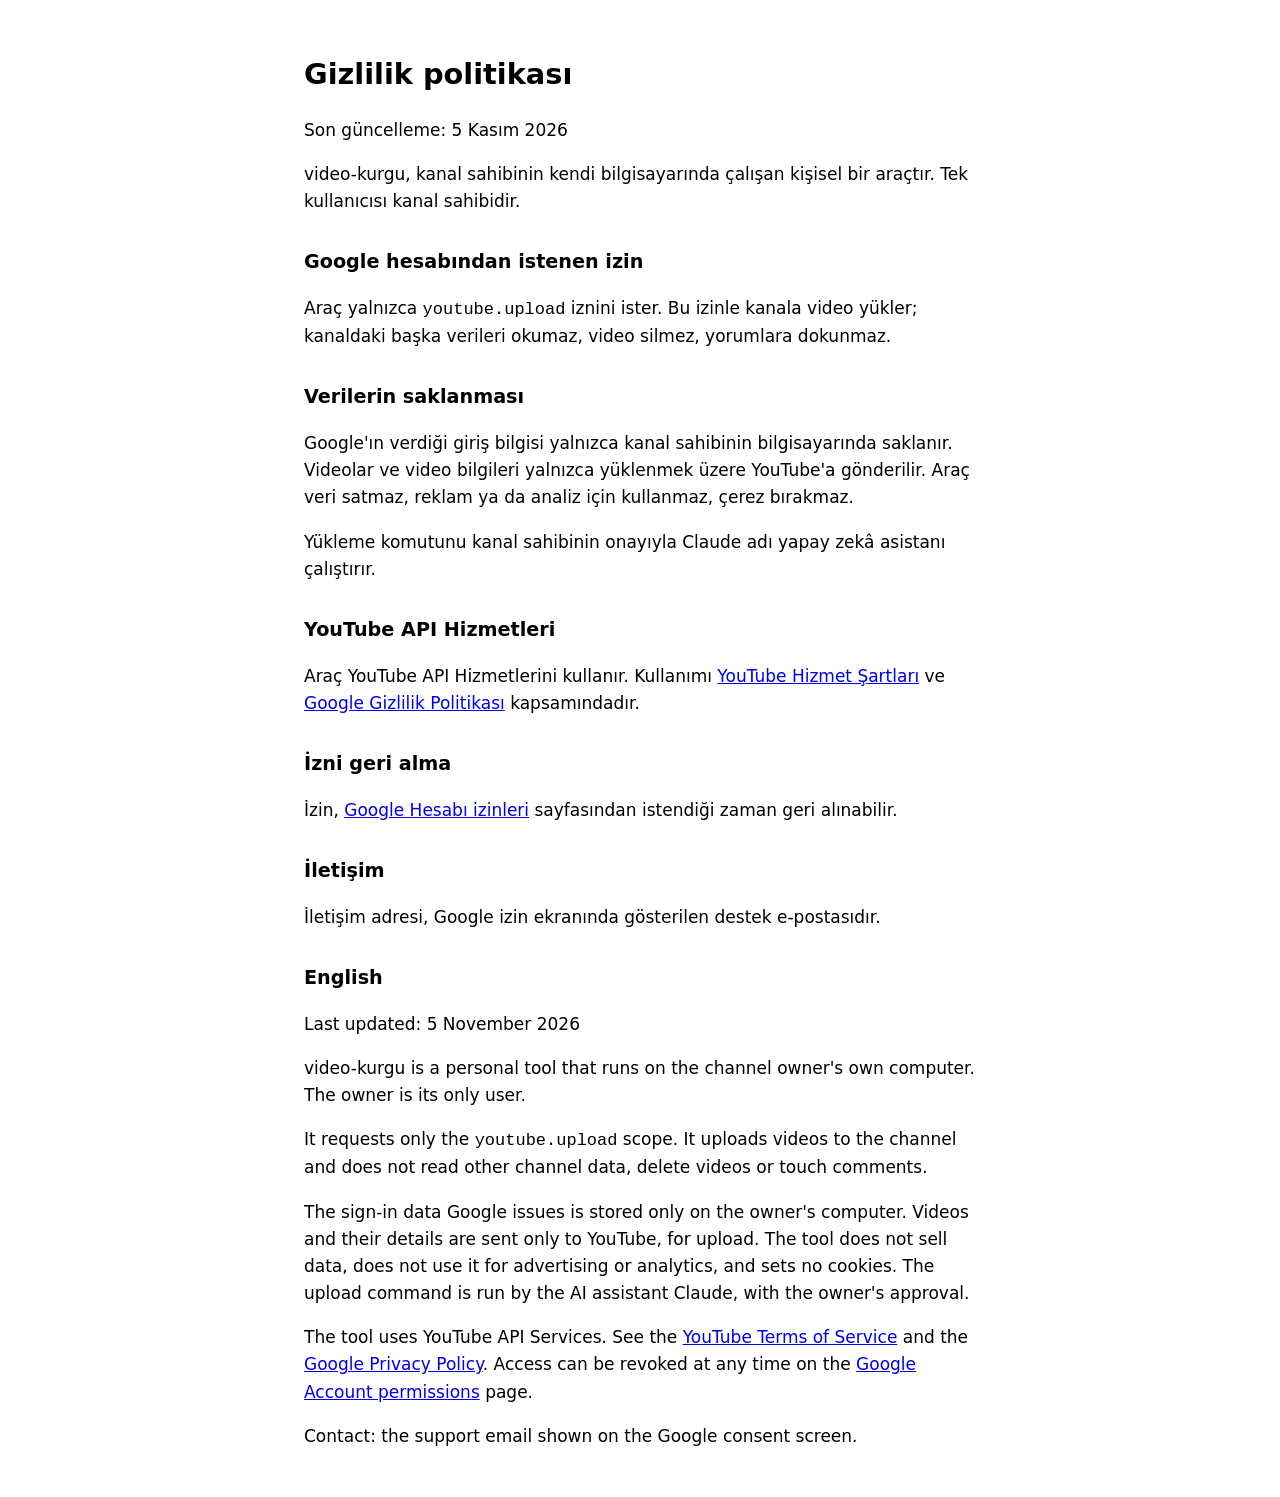
==== gizlilik.html @ 0b1318a9 "Create gizlilik.html" ====
<!doctype html>
<html lang="tr">
<head>
<meta charset="utf-8">
<meta name="viewport" content="width=device-width, initial-scale=1">
<title>video-kurgu gizlilik politikası</title>
<link rel="stylesheet" href="stil.css">
</head>
<body>
<main>
<h1>Gizlilik politikası</h1>
<p>Son güncelleme: 5 Kasım 2026</p>
<p>video-kurgu, kanal sahibinin kendi bilgisayarında çalışan kişisel bir araçtır. Tek kullanıcısı kanal sahibidir.</p>

<h2>Google hesabından istenen izin</h2>
<p>Araç yalnızca <code>youtube.upload</code> iznini ister. Bu izinle kanala video yükler; kanaldaki başka verileri okumaz, video silmez, yorumlara dokunmaz.</p>

<h2>Verilerin saklanması</h2>
<p>Google'ın verdiği giriş bilgisi yalnızca kanal sahibinin bilgisayarında saklanır. Videolar ve video bilgileri yalnızca yüklenmek üzere YouTube'a gönderilir. Araç veri satmaz, reklam ya da analiz için kullanmaz, çerez bırakmaz.</p>
<p>Yükleme komutunu kanal sahibinin onayıyla Claude adı yapay zekâ asistanı çalıştırır.</p>

<h2>YouTube API Hizmetleri</h2>
<p>Araç YouTube API Hizmetlerini kullanır. Kullanımı <a href="https://www.youtube.com/t/terms">YouTube Hizmet Şartları</a> ve <a href="https://policies.google.com/privacy">Google Gizlilik Politikası</a> kapsamındadır.</p>

<h2>İzni geri alma</h2>
<p>İzin, <a href="https://myaccount.google.com/permissions">Google Hesabı izinleri</a> sayfasından istendiği zaman geri alınabilir.</p>

<h2>İletişim</h2>
<p>İletişim adresi, Google izin ekranında gösterilen destek e-postasıdır.</p>

<h2 id="en">English</h2>
<p>Last updated: 5 November 2026</p>
<p>video-kurgu is a personal tool that runs on the channel owner's own computer. The owner is its only user.</p>
<p>It requests only the <code>youtube.upload</code> scope. It uploads videos to the channel and does not read other channel data, delete videos or touch comments.</p>
<p>The sign-in data Google issues is stored only on the owner's computer. Videos and their details are sent only to YouTube, for upload. The tool does not sell data, does not use it for advertising or analytics, and sets no cookies. The upload command is run by the AI assistant Claude, with the owner's approval.</p>
<p>The tool uses YouTube API Services. See the <a href="https://www.youtube.com/t/terms">YouTube Terms of Service</a> and the <a href="https://policies.google.com/privacy">Google Privacy Policy</a>. Access can be revoked at any time on the <a href="https://myaccount.google.com/permissions">Google Account permissions</a> page.</p>
<p>Contact: the support email shown on the Google consent screen.</p>
</main>
</body>
</html>
---- stil.css ----
:root { color-scheme: light dark; }
body { margin: 0; font: 17px/1.6 system-ui, sans-serif; }
main { max-width: 42rem; margin: 0 auto; padding: 2rem 1rem; }
h1 { font-size: 1.8rem; }
h2 { font-size: 1.2rem; margin-top: 2rem; }
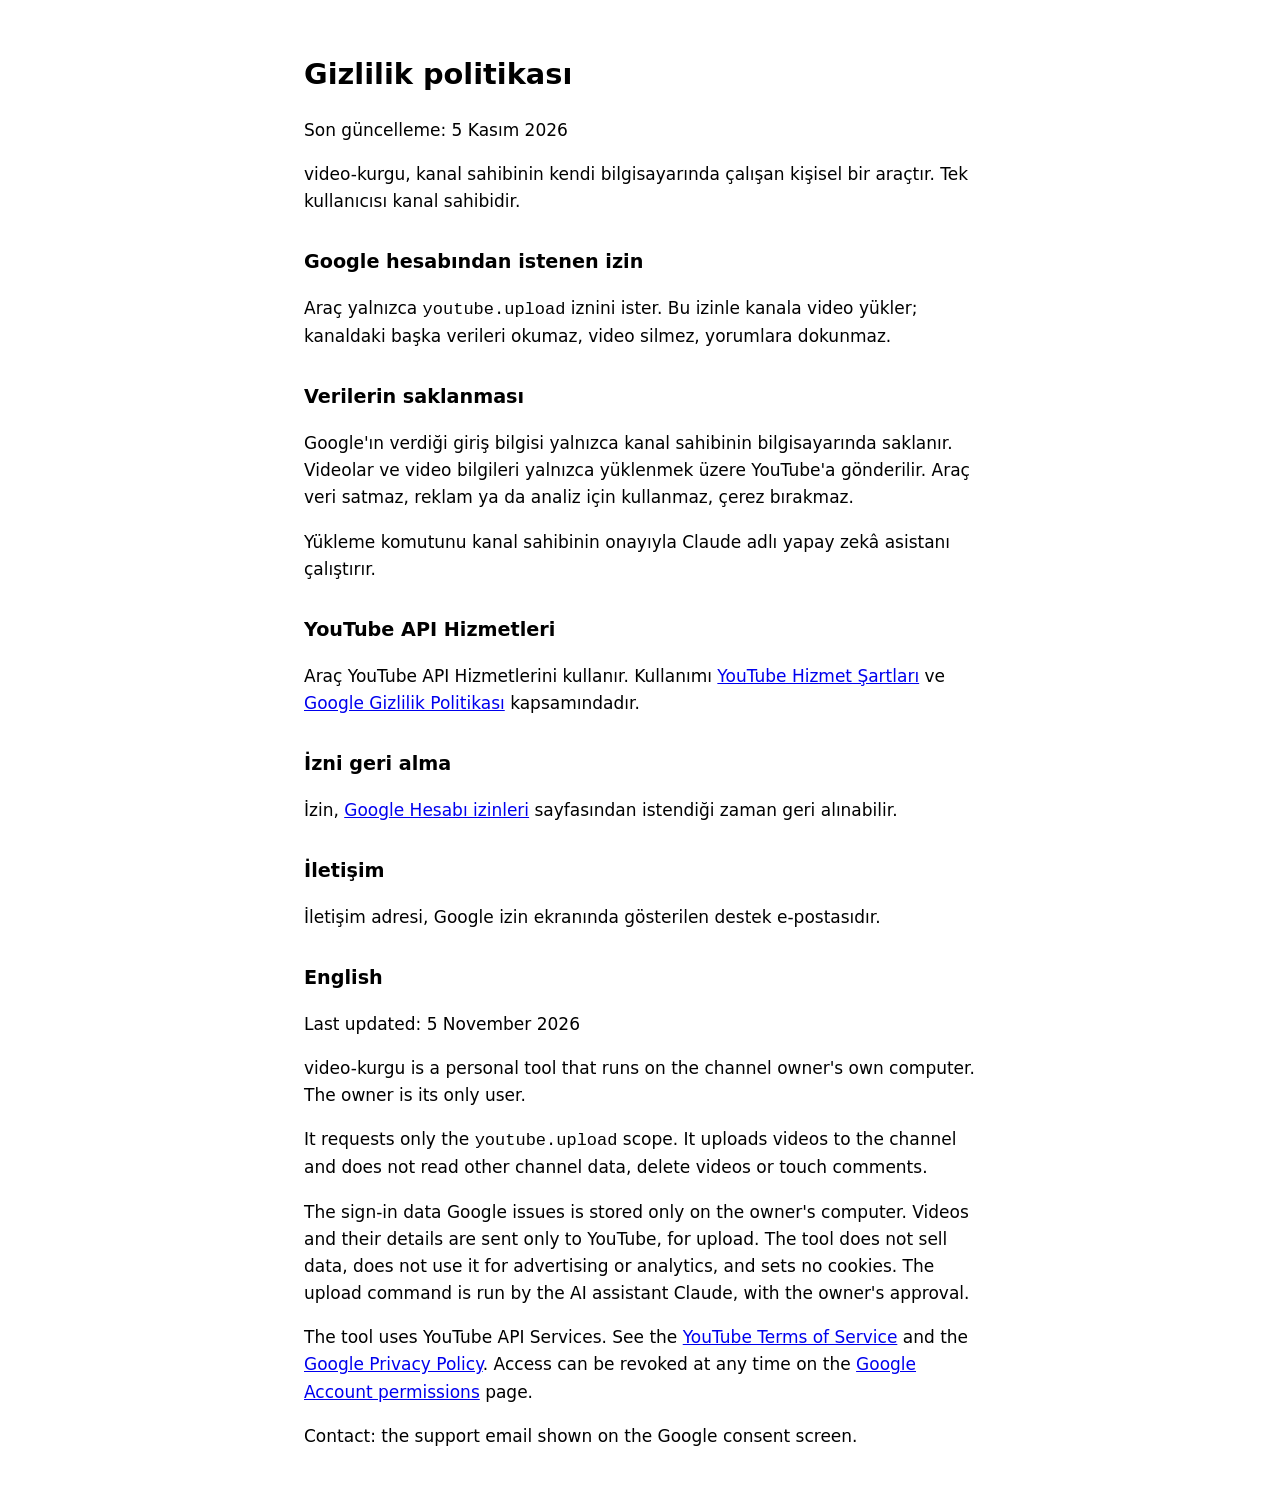
==== commit ceaa910b: "Update gizlilik.html" ====
--- a/gizlilik.html
+++ b/gizlilik.html
@@ -17,7 +17,7 @@
 
 <h2>Verilerin saklanması</h2>
 <p>Google'ın verdiği giriş bilgisi yalnızca kanal sahibinin bilgisayarında saklanır. Videolar ve video bilgileri yalnızca yüklenmek üzere YouTube'a gönderilir. Araç veri satmaz, reklam ya da analiz için kullanmaz, çerez bırakmaz.</p>
-<p>Yükleme komutunu kanal sahibinin onayıyla Claude adı yapay zekâ asistanı çalıştırır.</p>
+<p>Yükleme komutunu kanal sahibinin onayıyla Claude adlı yapay zekâ asistanı çalıştırır.</p>
 
 <h2>YouTube API Hizmetleri</h2>
 <p>Araç YouTube API Hizmetlerini kullanır. Kullanımı <a href="https://www.youtube.com/t/terms">YouTube Hizmet Şartları</a> ve <a href="https://policies.google.com/privacy">Google Gizlilik Politikası</a> kapsamındadır.</p>
